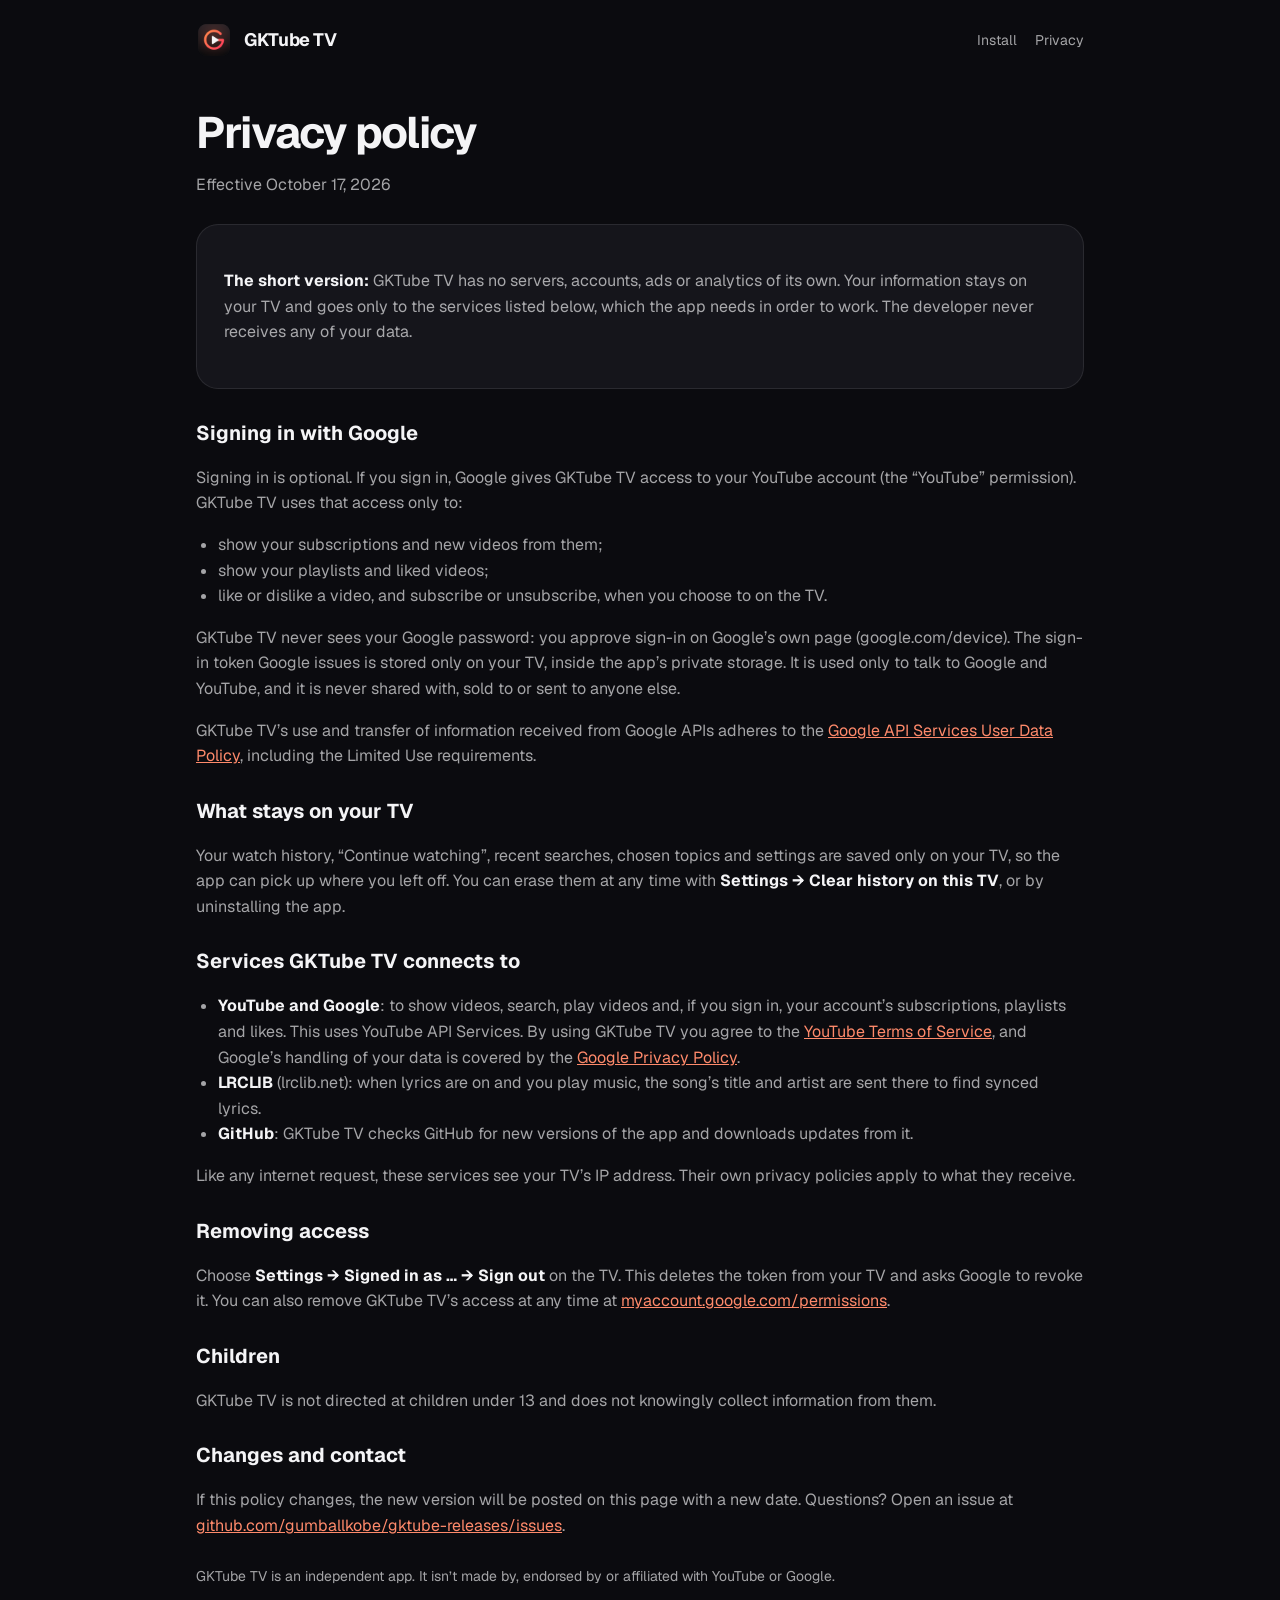
==== privacy.html @ 7cebdcc5 "GKTube TV home page and privacy policy" ====
<!doctype html>
<html lang="en">
<head>
<meta charset="utf-8">
<meta name="viewport" content="width=device-width, initial-scale=1">
<title>GKTube TV Privacy</title>
<link rel="icon" href="logo.png">
<link rel="stylesheet" href="style.css">
</head>
<body>
<div class="wrap doc">
  <header class="top"><a href="./" style="display:contents;color:inherit;text-decoration:none"><img src="logo.png" alt=""><b>GKTube TV</b></a>
    <nav><a href="./#install">Install</a><a href="privacy.html">Privacy</a></nav></header>

  <h1>Privacy policy</h1>
  <p class="date">Effective October 17, 2026</p>

  <section>
    <p><strong>The short version:</strong> GKTube TV has no servers, accounts, ads or analytics of its own. Your information stays on your TV and goes only to the services listed below, which the app needs in order to work. The developer never receives any of your data.</p>
  </section>

  <h2>Signing in with Google</h2>
  <p>Signing in is optional. If you sign in, Google gives GKTube TV access to your YouTube account (the “YouTube” permission). GKTube TV uses that access only to:</p>
  <ul>
    <li>show your subscriptions and new videos from them;</li>
    <li>show your playlists and liked videos;</li>
    <li>like or dislike a video, and subscribe or unsubscribe, when you choose to on the TV.</li>
  </ul>
  <p>GKTube TV never sees your Google password: you approve sign-in on Google’s own page (google.com/device). The sign-in token Google issues is stored only on your TV, inside the app’s private storage. It is used only to talk to Google and YouTube, and it is never shared with, sold to or sent to anyone else.</p>
  <p>GKTube TV’s use and transfer of information received from Google APIs adheres to the <a href="https://developers.google.com/terms/api-services-user-data-policy">Google API Services User Data Policy</a>, including the Limited Use requirements.</p>

  <h2>What stays on your TV</h2>
  <p>Your watch history, “Continue watching”, recent searches, chosen topics and settings are saved only on your TV, so the app can pick up where you left off. You can erase them at any time with <strong>Settings → Clear history on this TV</strong>, or by uninstalling the app.</p>

  <h2>Services GKTube TV connects to</h2>
  <ul>
    <li><strong>YouTube and Google</strong>: to show videos, search, play videos and, if you sign in, your account’s subscriptions, playlists and likes. This uses YouTube API Services. By using GKTube TV you agree to the <a href="https://www.youtube.com/t/terms">YouTube Terms of Service</a>, and Google’s handling of your data is covered by the <a href="https://policies.google.com/privacy">Google Privacy Policy</a>.</li>
    <li><strong>LRCLIB</strong> (lrclib.net): when lyrics are on and you play music, the song’s title and artist are sent there to find synced lyrics.</li>
    <li><strong>GitHub</strong>: GKTube TV checks GitHub for new versions of the app and downloads updates from it.</li>
  </ul>
  <p>Like any internet request, these services see your TV’s IP address. Their own privacy policies apply to what they receive.</p>

  <h2>Removing access</h2>
  <p>Choose <strong>Settings → Signed in as … → Sign out</strong> on the TV. This deletes the token from your TV and asks Google to revoke it. You can also remove GKTube TV’s access at any time at <a href="https://myaccount.google.com/permissions">myaccount.google.com/permissions</a>.</p>

  <h2>Children</h2>
  <p>GKTube TV is not directed at children under 13 and does not knowingly collect information from them.</p>

  <h2>Changes and contact</h2>
  <p>If this policy changes, the new version will be posted on this page with a new date. Questions? Open an issue at <a href="https://github.com/gumballkobe/gktube-releases/issues">github.com/gumballkobe/gktube-releases/issues</a>.</p>

  <footer>GKTube TV is an independent app. It isn’t made by, endorsed by or affiliated with YouTube or Google.</footer>
</div>
</body>
</html>
---- style.css ----
@font-face { font-family: Geist; src: url(geist.woff2) format('woff2'); font-weight: 100 900; font-display: swap; }
:root { --bg: #0b0b0f; --card: #15151b; --line: rgba(255,255,255,.09); --text: #f4f4f6; --dim: rgba(244,244,246,.66); --accent: #ff5a3c; color-scheme: dark; }
* { box-sizing: border-box; }
html { -webkit-text-size-adjust: 100%; }
body { margin: 0; background: var(--bg); color: var(--text); font: 16px/1.6 Geist, system-ui, -apple-system, Segoe UI, sans-serif; }
a { color: #ff8a6b; }
.wrap { max-width: 920px; margin: 0 auto; padding: 0 16px; }
header.top { display: flex; align-items: center; gap: 12px; padding: 22px 0; }
header.top img { width: 36px; height: 36px; border-radius: 9px; }
header.top b { font-size: 18px; letter-spacing: -.02em; }
header.top nav { margin-left: auto; display: flex; gap: 18px; font-size: 14px; }
header.top nav a { color: var(--dim); text-decoration: none; }
.hero { position: relative; overflow: hidden; border-radius: 28px; padding: 56px 40px; margin: 8px 0 28px; background: #101016; box-shadow: inset 0 0 0 1px var(--line); }
.hero::before, .hero::after { content: ''; position: absolute; width: 60%; height: 160%; top: -30%; border-radius: 50%; filter: blur(60px); opacity: .55; }
.hero::before { left: -15%; background: radial-gradient(closest-side, rgba(255,90,60,.7), transparent); }
.hero::after { right: -15%; background: radial-gradient(closest-side, rgba(80,120,255,.55), transparent); }
.hero > * { position: relative; }
.hero .k { font-size: 13px; font-weight: 700; letter-spacing: .08em; text-transform: uppercase; color: var(--dim); }
.hero h1 { margin: 10px 0 12px; font-size: clamp(36px, 7vw, 60px); line-height: 1.02; letter-spacing: -.045em; font-weight: 800; }
.hero p { margin: 0 0 26px; max-width: 560px; font-size: 18px; color: var(--dim); }
.btn { display: inline-flex; align-items: center; gap: 10px; padding: 13px 22px; border-radius: 999px; background: #fff; color: #111; font-weight: 700; text-decoration: none; }
.btn.ghost { background: rgba(255,255,255,.1); color: var(--text); box-shadow: inset 0 0 0 1px var(--line); }
.row { display: flex; flex-wrap: wrap; gap: 12px; }
.tv { width: min(420px, 100%); aspect-ratio: 16/9; margin: 34px 0 0; padding: 10px; border-radius: 18px; background: #050506; box-shadow: 0 0 0 2px #24242a, 0 30px 60px rgba(0,0,0,.6); }
.tv .s { position: relative; height: 100%; border-radius: 9px; overflow: hidden; background: linear-gradient(135deg, #ff8a4c, #c43a6b 45%, #2b2050); }
.tv .bar { position: absolute; left: 30%; right: 30%; top: 7%; height: 9%; border-radius: 99px; background: rgba(255,255,255,.3); }
.tv .t { position: absolute; left: 7%; top: 27%; width: 44%; height: 15%; border-radius: 4px; background: rgba(255,255,255,.92); }
.tv .dock { position: absolute; left: 5%; right: 5%; bottom: 9%; height: 25%; padding: 3%; display: flex; gap: 4%; border-radius: 10px; background: rgba(255,255,255,.18); }
.tv .dock i { flex: 1; border-radius: 4px; background: rgba(255,255,255,.55); }
.tv .dock i:first-child { background: #fff; transform: scale(1.15) translateY(-6%); }
section { margin: 0 0 28px; padding: 28px; border-radius: 22px; background: var(--card); box-shadow: inset 0 0 0 1px var(--line); }
section h2 { margin: 0 0 12px; font-size: 24px; letter-spacing: -.02em; }
.grid { display: grid; grid-template-columns: repeat(auto-fit, minmax(240px, 1fr)); gap: 14px; }
.grid div { padding: 18px; border-radius: 16px; background: rgba(255,255,255,.04); }
.grid b { display: block; margin-bottom: 4px; }
.grid span { color: var(--dim); font-size: 15px; }
ol { padding-left: 22px; margin: 0; } ol li { margin: 0 0 10px; color: var(--dim); } ol li b, ol li em { color: var(--text); font-style: normal; }
code { display: block; margin-top: 8px; padding: 12px 14px; border-radius: 12px; background: rgba(255,255,255,.06); font: 600 14px ui-monospace, SFMono-Regular, Menlo, monospace; color: var(--text); word-break: break-all; }
.doc h1 { font-size: clamp(32px, 6vw, 44px); letter-spacing: -.04em; margin: 18px 0 4px; }
.doc .date { color: var(--dim); margin: 0 0 26px; }
.doc h2 { font-size: 20px; margin: 26px 0 8px; }
.doc p, .doc li { color: var(--dim); }
.doc ul { padding-left: 22px; }
.doc strong { color: var(--text); }
footer { padding: 10px 0 40px; color: var(--dim); font-size: 14px; }
@media (max-width: 600px) { .hero { padding: 36px 22px; } section { padding: 22px 18px; } header.top nav { gap: 12px; } }
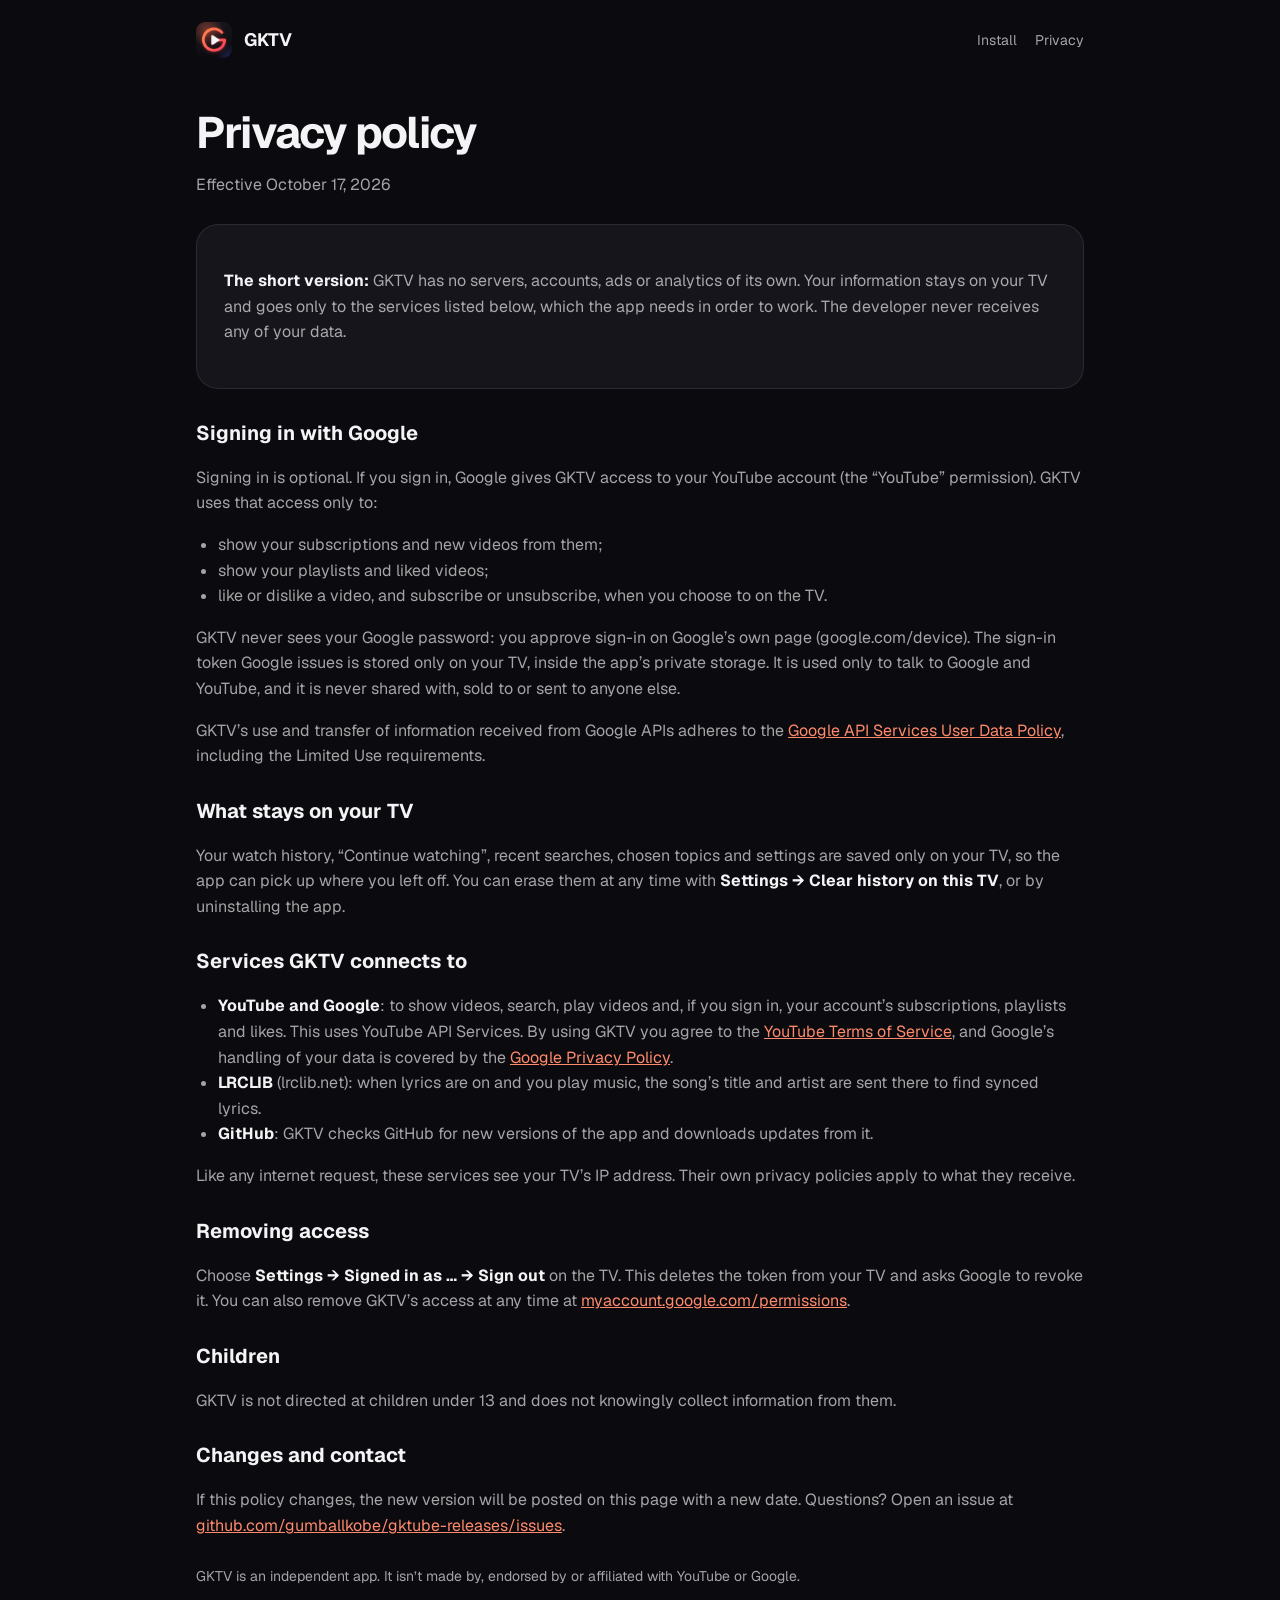
==== commit bef44836: "GKTV: new name, icon and player features" ====
--- a/privacy.html
+++ b/privacy.html
@@ -3,53 +3,53 @@
 <head>
 <meta charset="utf-8">
 <meta name="viewport" content="width=device-width, initial-scale=1">
-<title>GKTube TV Privacy</title>
+<title>GKTV Privacy</title>
 <link rel="icon" href="logo.png">
 <link rel="stylesheet" href="style.css">
 </head>
 <body>
 <div class="wrap doc">
-  <header class="top"><a href="./" style="display:contents;color:inherit;text-decoration:none"><img src="logo.png" alt=""><b>GKTube TV</b></a>
+  <header class="top"><a href="./" style="display:contents;color:inherit;text-decoration:none"><img src="logo.png" alt=""><b>GKTV</b></a>
     <nav><a href="./#install">Install</a><a href="privacy.html">Privacy</a></nav></header>
 
   <h1>Privacy policy</h1>
   <p class="date">Effective October 17, 2026</p>
 
   <section>
-    <p><strong>The short version:</strong> GKTube TV has no servers, accounts, ads or analytics of its own. Your information stays on your TV and goes only to the services listed below, which the app needs in order to work. The developer never receives any of your data.</p>
+    <p><strong>The short version:</strong> GKTV has no servers, accounts, ads or analytics of its own. Your information stays on your TV and goes only to the services listed below, which the app needs in order to work. The developer never receives any of your data.</p>
   </section>
 
   <h2>Signing in with Google</h2>
-  <p>Signing in is optional. If you sign in, Google gives GKTube TV access to your YouTube account (the “YouTube” permission). GKTube TV uses that access only to:</p>
+  <p>Signing in is optional. If you sign in, Google gives GKTV access to your YouTube account (the “YouTube” permission). GKTV uses that access only to:</p>
   <ul>
     <li>show your subscriptions and new videos from them;</li>
     <li>show your playlists and liked videos;</li>
     <li>like or dislike a video, and subscribe or unsubscribe, when you choose to on the TV.</li>
   </ul>
-  <p>GKTube TV never sees your Google password: you approve sign-in on Google’s own page (google.com/device). The sign-in token Google issues is stored only on your TV, inside the app’s private storage. It is used only to talk to Google and YouTube, and it is never shared with, sold to or sent to anyone else.</p>
-  <p>GKTube TV’s use and transfer of information received from Google APIs adheres to the <a href="https://developers.google.com/terms/api-services-user-data-policy">Google API Services User Data Policy</a>, including the Limited Use requirements.</p>
+  <p>GKTV never sees your Google password: you approve sign-in on Google’s own page (google.com/device). The sign-in token Google issues is stored only on your TV, inside the app’s private storage. It is used only to talk to Google and YouTube, and it is never shared with, sold to or sent to anyone else.</p>
+  <p>GKTV’s use and transfer of information received from Google APIs adheres to the <a href="https://developers.google.com/terms/api-services-user-data-policy">Google API Services User Data Policy</a>, including the Limited Use requirements.</p>
 
   <h2>What stays on your TV</h2>
   <p>Your watch history, “Continue watching”, recent searches, chosen topics and settings are saved only on your TV, so the app can pick up where you left off. You can erase them at any time with <strong>Settings → Clear history on this TV</strong>, or by uninstalling the app.</p>
 
-  <h2>Services GKTube TV connects to</h2>
+  <h2>Services GKTV connects to</h2>
   <ul>
-    <li><strong>YouTube and Google</strong>: to show videos, search, play videos and, if you sign in, your account’s subscriptions, playlists and likes. This uses YouTube API Services. By using GKTube TV you agree to the <a href="https://www.youtube.com/t/terms">YouTube Terms of Service</a>, and Google’s handling of your data is covered by the <a href="https://policies.google.com/privacy">Google Privacy Policy</a>.</li>
+    <li><strong>YouTube and Google</strong>: to show videos, search, play videos and, if you sign in, your account’s subscriptions, playlists and likes. This uses YouTube API Services. By using GKTV you agree to the <a href="https://www.youtube.com/t/terms">YouTube Terms of Service</a>, and Google’s handling of your data is covered by the <a href="https://policies.google.com/privacy">Google Privacy Policy</a>.</li>
     <li><strong>LRCLIB</strong> (lrclib.net): when lyrics are on and you play music, the song’s title and artist are sent there to find synced lyrics.</li>
-    <li><strong>GitHub</strong>: GKTube TV checks GitHub for new versions of the app and downloads updates from it.</li>
+    <li><strong>GitHub</strong>: GKTV checks GitHub for new versions of the app and downloads updates from it.</li>
   </ul>
   <p>Like any internet request, these services see your TV’s IP address. Their own privacy policies apply to what they receive.</p>
 
   <h2>Removing access</h2>
-  <p>Choose <strong>Settings → Signed in as … → Sign out</strong> on the TV. This deletes the token from your TV and asks Google to revoke it. You can also remove GKTube TV’s access at any time at <a href="https://myaccount.google.com/permissions">myaccount.google.com/permissions</a>.</p>
+  <p>Choose <strong>Settings → Signed in as … → Sign out</strong> on the TV. This deletes the token from your TV and asks Google to revoke it. You can also remove GKTV’s access at any time at <a href="https://myaccount.google.com/permissions">myaccount.google.com/permissions</a>.</p>
 
   <h2>Children</h2>
-  <p>GKTube TV is not directed at children under 13 and does not knowingly collect information from them.</p>
+  <p>GKTV is not directed at children under 13 and does not knowingly collect information from them.</p>
 
   <h2>Changes and contact</h2>
   <p>If this policy changes, the new version will be posted on this page with a new date. Questions? Open an issue at <a href="https://github.com/gumballkobe/gktube-releases/issues">github.com/gumballkobe/gktube-releases/issues</a>.</p>
 
-  <footer>GKTube TV is an independent app. It isn’t made by, endorsed by or affiliated with YouTube or Google.</footer>
+  <footer>GKTV is an independent app. It isn’t made by, endorsed by or affiliated with YouTube or Google.</footer>
 </div>
 </body>
 </html>
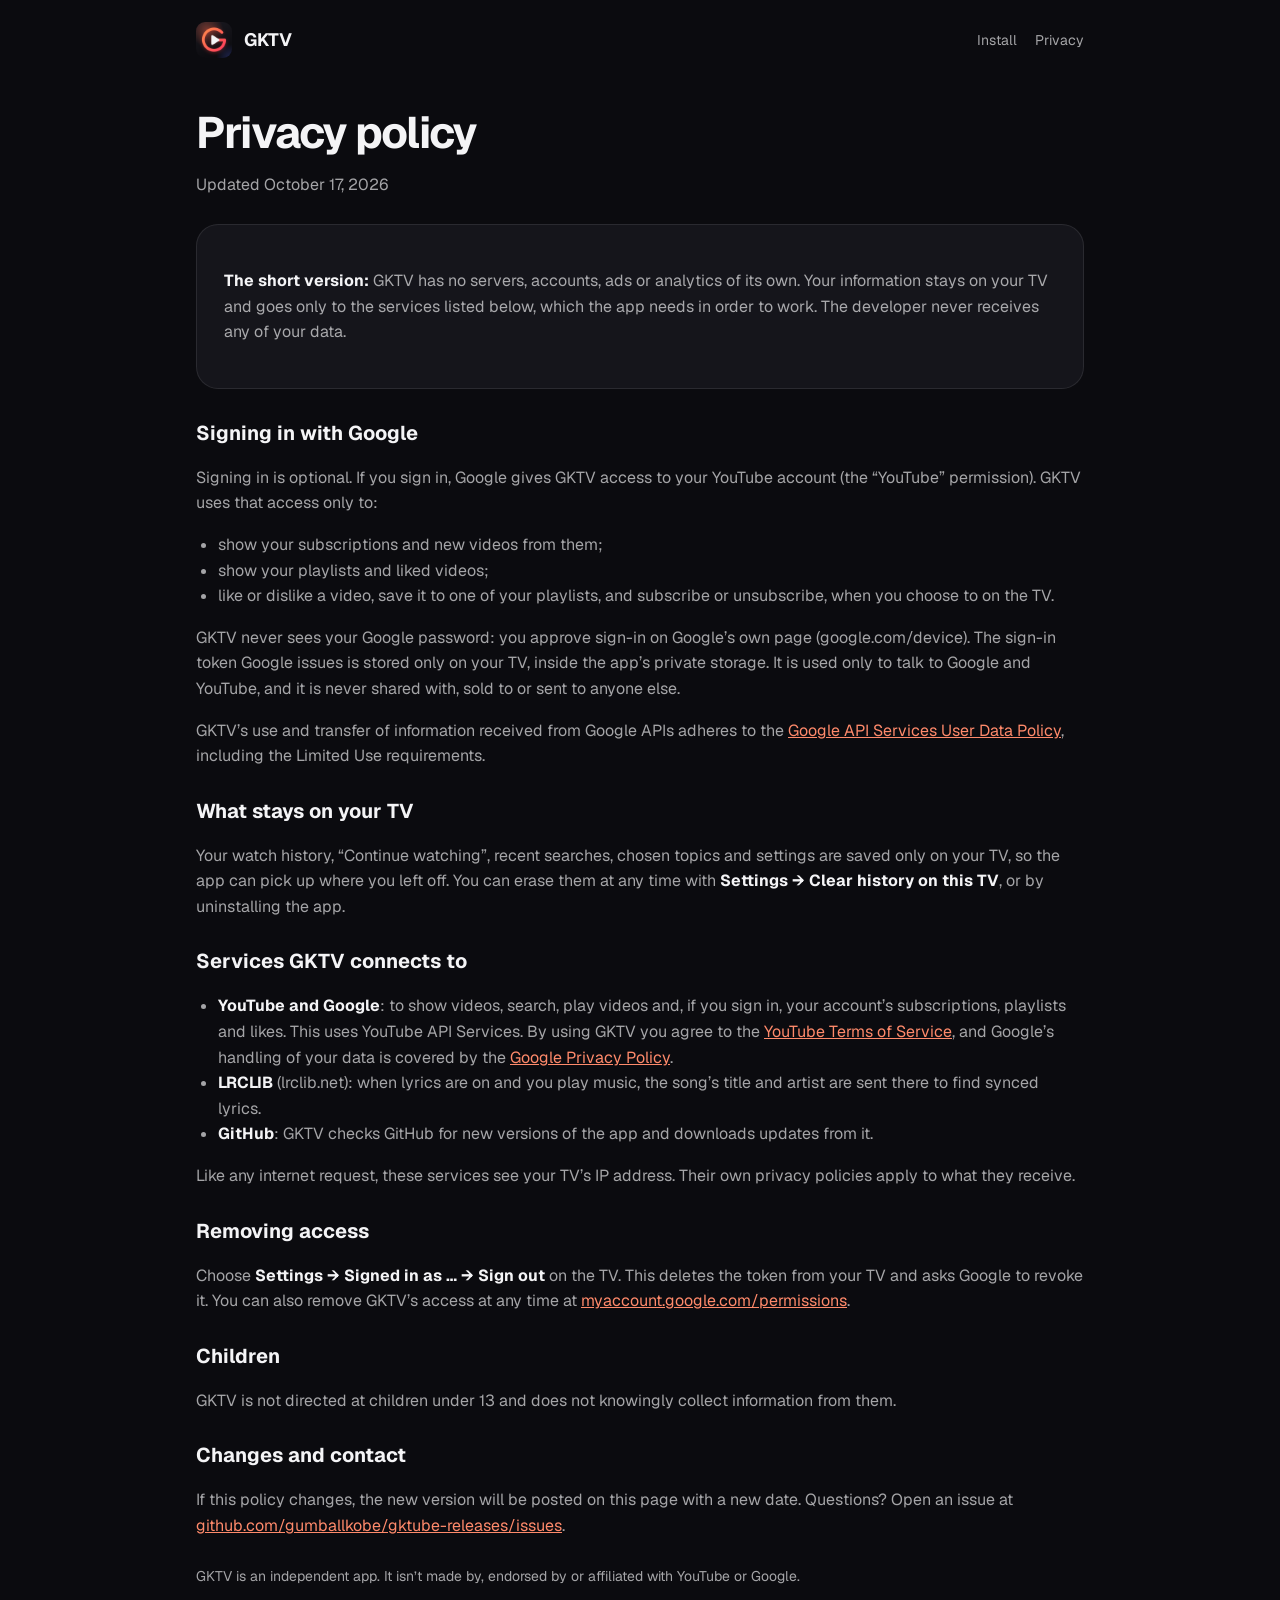
==== commit 6d217dc6: "Privacy: saving to playlists" ====
--- a/privacy.html
+++ b/privacy.html
@@ -13,7 +13,7 @@
     <nav><a href="./#install">Install</a><a href="privacy.html">Privacy</a></nav></header>
 
   <h1>Privacy policy</h1>
-  <p class="date">Effective October 17, 2026</p>
+  <p class="date">Updated October 17, 2026</p>
 
   <section>
     <p><strong>The short version:</strong> GKTV has no servers, accounts, ads or analytics of its own. Your information stays on your TV and goes only to the services listed below, which the app needs in order to work. The developer never receives any of your data.</p>
@@ -24,7 +24,7 @@
   <ul>
     <li>show your subscriptions and new videos from them;</li>
     <li>show your playlists and liked videos;</li>
-    <li>like or dislike a video, and subscribe or unsubscribe, when you choose to on the TV.</li>
+    <li>like or dislike a video, save it to one of your playlists, and subscribe or unsubscribe, when you choose to on the TV.</li>
   </ul>
   <p>GKTV never sees your Google password: you approve sign-in on Google’s own page (google.com/device). The sign-in token Google issues is stored only on your TV, inside the app’s private storage. It is used only to talk to Google and YouTube, and it is never shared with, sold to or sent to anyone else.</p>
   <p>GKTV’s use and transfer of information received from Google APIs adheres to the <a href="https://developers.google.com/terms/api-services-user-data-policy">Google API Services User Data Policy</a>, including the Limited Use requirements.</p>
